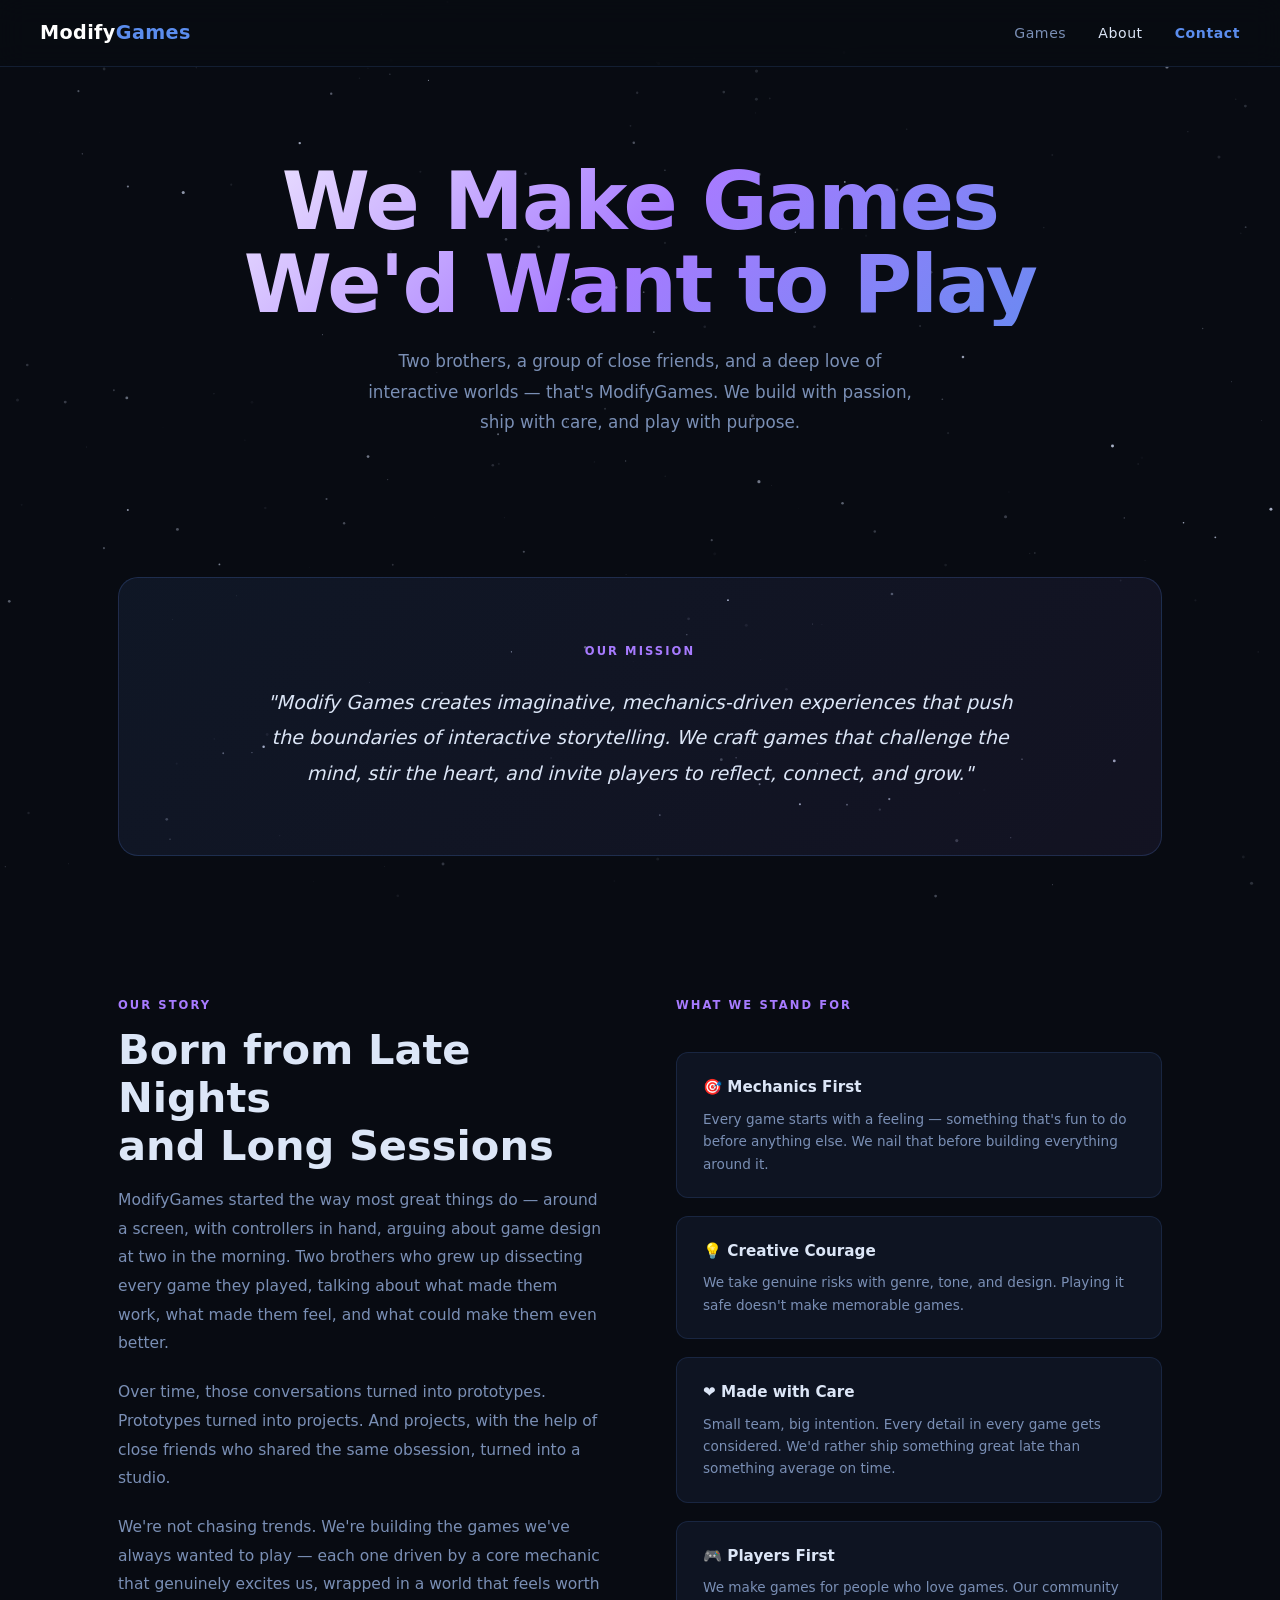
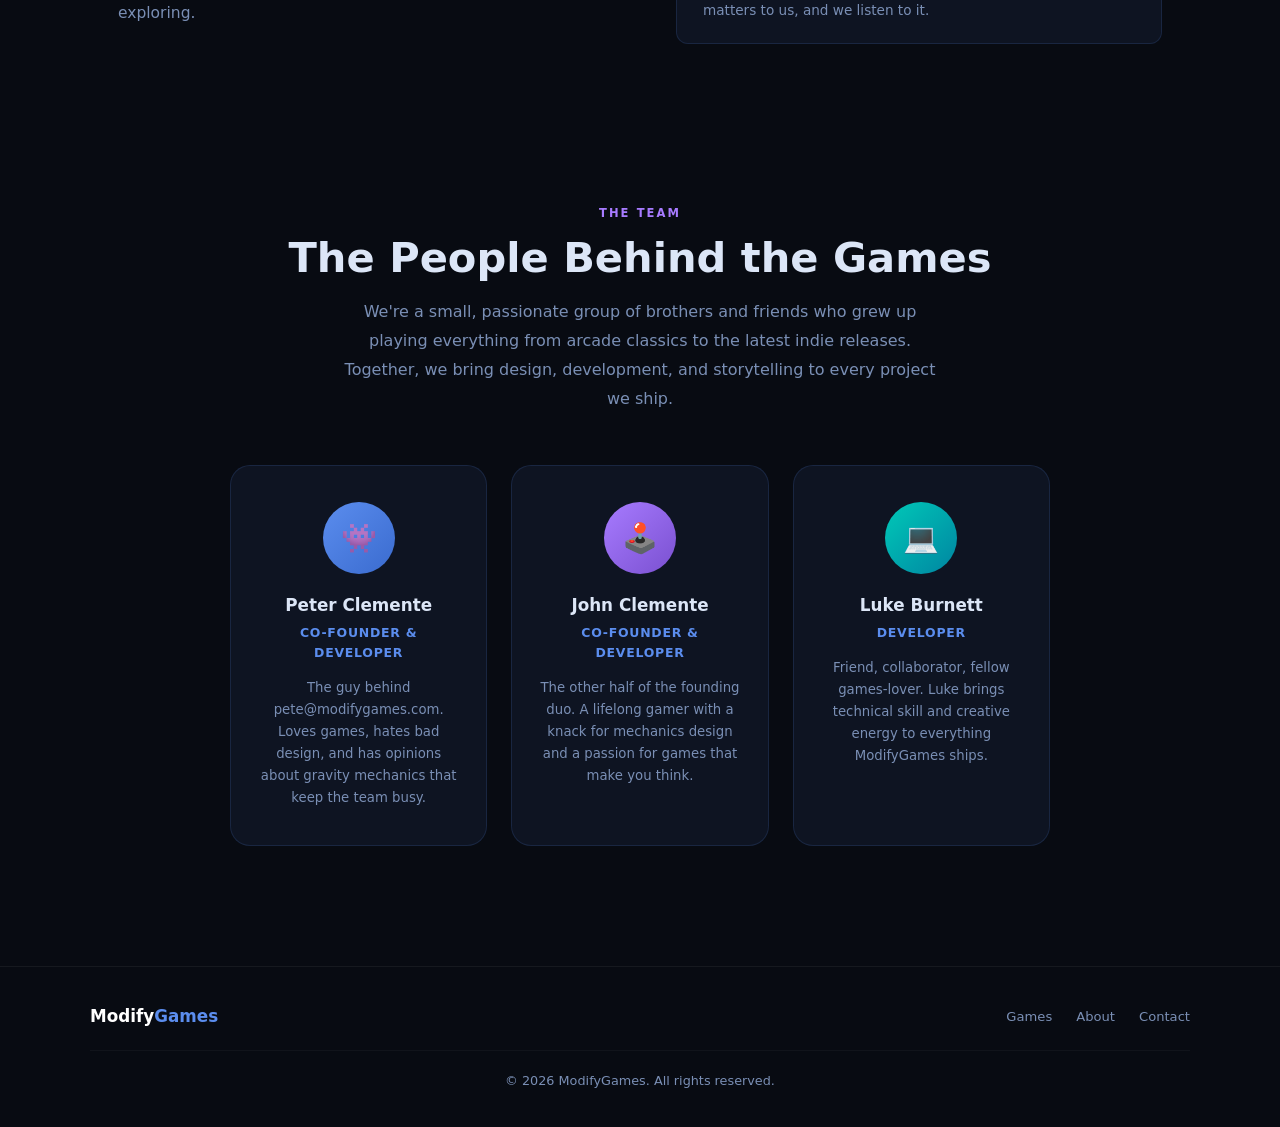
==== about.html @ cc6354c5 "Updated" ====
<!DOCTYPE html>
<html lang="en">
<head>
  <meta charset="UTF-8" />
  <meta name="viewport" content="width=device-width, initial-scale=1.0" />
  <title>About Us — ModifyGames</title>
  <link rel="stylesheet" href="css/base.css" />
  <link rel="stylesheet" href="css/about.css" />
</head>
<body>

<!-- Fixed starfield background -->
<canvas id="stars"></canvas>


<!-- ============================================================
     NAVIGATION
     ============================================================ -->
<nav>
  <div class="nav-inner">
    <a href="index.html" class="nav-logo">Modify<span>Games</span></a>

    <ul class="nav-links">
      <li><a href="index.html#games">Games</a></li>
      <li><a href="about.html" class="active">About</a></li>
      <li class="nav-highlight"><a href="contact.html">Contact</a></li>
    </ul>

    <button class="nav-hamburger" id="nav-hamburger" aria-label="Open menu" aria-expanded="false">
      <span></span>
      <span></span>
      <span></span>
    </button>
  </div>

  <div class="nav-mobile" id="nav-mobile">
    <a href="index.html#games">Games</a>
    <a href="about.html">About</a>
    <a href="contact.html">Contact</a>
  </div>
</nav>


<!-- ============================================================
     ABOUT HERO TEXT
     Edit: headline and supporting description below.
     ============================================================ -->
<section class="about-hero">
  <div class="container">

    <!-- Page headline -->
    <h1>We Make Games<br/>We'd Want to Play</h1>

    <!-- Supporting description -->
    <p>
      Two brothers, a group of close friends, and a deep love of interactive worlds —
      that's ModifyGames. We build with passion, ship with care, and play with purpose.
    </p>

  </div>
</section>


<!-- ============================================================
     MISSION TEXT
     Edit: the mission statement quote below.
     ============================================================ -->
<section class="mission-section">
  <div class="container">
    <div class="mission-card">

      <span class="section-eyebrow">Our Mission</span>

      <!-- Mission statement — edit this text -->
      <p class="mission-statement">
        "Modify Games creates imaginative, mechanics-driven experiences that push the
        boundaries of interactive storytelling. We craft games that challenge the mind,
        stir the heart, and invite players to reflect, connect, and grow."
      </p>

    </div>
  </div>
</section>


<!-- ============================================================
     STORY TEXT
     Edit: the paragraphs in .story-text and the value cards.
     ============================================================ -->
<section class="story-section">
  <div class="container">
    <div class="story-inner">

      <!-- Left column: story paragraphs -->
      <div class="story-text">
        <span class="section-eyebrow">Our Story</span>
        <h2 class="section-title">Born from Late Nights<br/>and Long Sessions</h2>

        <!-- Edit paragraph text here -->
        <p>
          ModifyGames started the way most great things do — around a screen, with
          controllers in hand, arguing about game design at two in the morning. Two brothers
          who grew up dissecting every game they played, talking about what made them work,
          what made them feel, and what could make them even better.
        </p>
        <p>
          Over time, those conversations turned into prototypes. Prototypes turned into
          projects. And projects, with the help of close friends who shared the same
          obsession, turned into a studio.
        </p>
        <p>
          We're not chasing trends. We're building the games we've always wanted to
          play — each one driven by a core mechanic that genuinely excites us, wrapped
          in a world that feels worth exploring.
        </p>
      </div>

      <!-- Right column: company values -->
      <div class="story-values">
        <span class="section-eyebrow" style="margin-bottom: 20px;">What We Stand For</span>

        <!-- Edit each value card title, icon, and description -->

        <div class="value-card">
          <h3>🎯 Mechanics First</h3>
          <p>Every game starts with a feeling — something that's fun to do before anything else. We nail that before building everything around it.</p>
        </div>

        <div class="value-card">
          <h3>💡 Creative Courage</h3>
          <p>We take genuine risks with genre, tone, and design. Playing it safe doesn't make memorable games.</p>
        </div>

        <div class="value-card">
          <h3>❤️ Made with Care</h3>
          <p>Small team, big intention. Every detail in every game gets considered. We'd rather ship something great late than something average on time.</p>
        </div>

        <div class="value-card">
          <h3>🎮 Players First</h3>
          <p>We make games for people who love games. Our community matters to us, and we listen to it.</p>
        </div>

      </div>

    </div>
  </div>
</section>


<!-- ============================================================
     TEAM MEMBERS
     Edit: names, roles, bios, and avatar emojis for each card.
     To add a team member: copy a .team-card block and paste it.
     To remove one: delete the entire .team-card block.
     ============================================================ -->
<section class="team-section">
  <div class="container">

    <div class="text-center">
      <span class="section-eyebrow">The Team</span>
      <h2 class="section-title">The People Behind the Games</h2>
    </div>

    <!-- Supporting intro text -->
    <p class="team-intro">
      We're a small, passionate group of brothers and friends who grew up playing
      everything from arcade classics to the latest indie releases. Together, we bring
      design, development, and storytelling to every project we ship.
    </p>

    <div class="team-grid">

      <!-- ── TEAM MEMBER 1 ── Edit name, role, bio, emoji -->
      <div class="team-card">
        <div class="team-avatar team-avatar--1">👾</div>
        <p class="team-name">Peter Clemente</p>
        <p class="team-role">Co-founder &amp; Developer</p>
        <p class="team-bio">
          The guy behind pete@modifygames.com. Loves games, hates bad design,
          and has opinions about gravity mechanics that keep the team busy.
        </p>
      </div>

      <!-- ── TEAM MEMBER 2 ── Edit name, role, bio, emoji -->
      <div class="team-card">
        <div class="team-avatar team-avatar--2">🕹️</div>
        <p class="team-name">John Clemente</p>
        <p class="team-role">Co-founder &amp; Developer</p>
        <p class="team-bio">
          The other half of the founding duo. A lifelong gamer with a knack
          for mechanics design and a passion for games that make you think.
        </p>
      </div>

      <!-- ── TEAM MEMBER 3 ── Edit name, role, bio, emoji -->
      <div class="team-card">
        <div class="team-avatar team-avatar--3">💻</div>
        <p class="team-name">Luke Burnett</p>
        <p class="team-role">Developer</p>
        <p class="team-bio">
          Friend, collaborator, fellow games-lover. Luke brings technical skill
          and creative energy to everything ModifyGames ships.
        </p>
      </div>

    </div><!-- /team-grid -->
  </div>
</section>


<!-- ============================================================
     FOOTER
     ============================================================ -->
<footer>
  <div class="footer-inner">
    <a href="index.html" class="footer-logo">Modify<span>Games</span></a>
    <ul class="footer-links">
      <li><a href="index.html#games">Games</a></li>
      <li><a href="about.html">About</a></li>
      <li><a href="contact.html">Contact</a></li>
    </ul>
    <p class="footer-copy">&copy; 2026 ModifyGames. All rights reserved.</p>
  </div>
</footer>


<script src="js/stars.js"></script>
<script src="js/nav.js"></script>
</body>
</html>
---- css/base.css ----
/* ================================================================
   BASE STYLES — ModifyGames Website
   Shared variables, reset, layout helpers, nav, footer, buttons.
   ================================================================ */


/* ════════════════════════════════════════════════════════════════
   VARIABLES — Edit colors and spacing here
   ════════════════════════════════════════════════════════════════ */

:root {
  /* Brand colors */
  --bg:        #080b12;      /* Page background */
  --surface:   #0e1422;      /* Card backgrounds */
  --surface2:  #131929;      /* Inset card backgrounds */
  --border:    rgba(91, 141, 238, 0.15);
  --accent:    #5b8dee;      /* Primary blue */
  --accent2:   #a77bff;      /* Secondary purple */
  --text:      #dce6f7;      /* Main text */
  --muted:     #7a8fb5;      /* Secondary text */
  --steam:     #1b9ce3;      /* Steam button blue */

  /* Layout */
  --max-width: 1100px;
  --radius:    12px;
  --radius-lg: 20px;
}


/* ════════════════════════════════════════════════════════════════
   RESET
   ════════════════════════════════════════════════════════════════ */

*, *::before, *::after {
  box-sizing: border-box;
  margin: 0;
  padding: 0;
}

html { scroll-behavior: smooth; }

body {
  font-family: 'Segoe UI', system-ui, sans-serif;
  background: var(--bg);
  color: var(--text);
  overflow-x: hidden;
  line-height: 1.6;
}

img { display: block; max-width: 100%; }
a   { color: inherit; }


/* ════════════════════════════════════════════════════════════════
   LAYOUT HELPERS
   ════════════════════════════════════════════════════════════════ */

.container {
  width: 100%;
  max-width: var(--max-width);
  margin: 0 auto;
  padding: 0 28px;
}


/* ════════════════════════════════════════════════════════════════
   STAR CANVAS — Fixed background starfield (driven by js/stars.js)
   ════════════════════════════════════════════════════════════════ */

#stars {
  position: fixed;
  inset: 0;
  z-index: 0;
  pointer-events: none;
}


/* ════════════════════════════════════════════════════════════════
   SHARED BUTTONS
   ════════════════════════════════════════════════════════════════ */

.btn-steam {
  display: inline-flex;
  align-items: center;
  gap: 10px;
  background: var(--steam);
  color: #fff;
  font-size: 0.93rem;
  font-weight: 700;
  padding: 13px 28px;
  border-radius: var(--radius);
  text-decoration: none;
  border: none;
  cursor: pointer;
  transition: transform 0.2s, box-shadow 0.2s, background 0.2s;
  box-shadow: 0 0 28px rgba(27, 156, 227, 0.35);
}

.btn-steam:hover {
  background: #2ab0ff;
  transform: translateY(-3px);
  box-shadow: 0 0 44px rgba(27, 156, 227, 0.55);
}

.btn-secondary {
  display: inline-flex;
  align-items: center;
  gap: 8px;
  background: transparent;
  color: var(--text);
  font-size: 0.93rem;
  font-weight: 600;
  padding: 13px 26px;
  border-radius: var(--radius);
  text-decoration: none;
  border: 1px solid rgba(255, 255, 255, 0.15);
  cursor: pointer;
  transition: border-color 0.2s, background 0.2s;
}

.btn-secondary:hover {
  border-color: rgba(255, 255, 255, 0.35);
  background: rgba(255, 255, 255, 0.05);
}

/* Steam SVG icon used inside buttons */
.steam-icon {
  width: 20px;
  height: 20px;
  fill: #fff;
  flex-shrink: 0;
}


/* ════════════════════════════════════════════════════════════════
   NAVIGATION
   ════════════════════════════════════════════════════════════════ */

nav {
  position: fixed;
  top: 0; left: 0; right: 0;
  z-index: 100;
  background: rgba(8, 11, 18, 0.82);
  backdrop-filter: blur(14px);
  border-bottom: 1px solid var(--border);
}

.nav-inner {
  display: flex;
  align-items: center;
  justify-content: space-between;
  height: 66px;
  padding: 0 40px;
}

.nav-logo {
  font-size: 1.2rem;
  font-weight: 800;
  letter-spacing: 0.02em;
  color: #fff;
  text-decoration: none;
}

.nav-logo span { color: var(--accent); }

.nav-links {
  display: flex;
  gap: 32px;
  list-style: none;
  align-items: center;
}

.nav-links a {
  color: var(--muted);
  text-decoration: none;
  font-size: 0.88rem;
  letter-spacing: 0.04em;
  transition: color 0.2s;
}

.nav-links a:hover,
.nav-links a.active { color: var(--text); }

/* Highlighted nav link (e.g. "Contact") */
.nav-links .nav-highlight a {
  color: var(--accent);
  font-weight: 600;
}

/* Hamburger button (mobile only) */
.nav-hamburger {
  display: none;
  flex-direction: column;
  gap: 5px;
  cursor: pointer;
  background: none;
  border: none;
  padding: 4px;
}

.nav-hamburger span {
  display: block;
  width: 24px;
  height: 2px;
  background: var(--text);
  border-radius: 2px;
  transition: transform 0.25s, opacity 0.25s;
}

/* Hamburger → X animation */
.nav-hamburger.open span:nth-child(1) { transform: translateY(7px) rotate(45deg); }
.nav-hamburger.open span:nth-child(2) { opacity: 0; }
.nav-hamburger.open span:nth-child(3) { transform: translateY(-7px) rotate(-45deg); }

/* Mobile slide-down menu */
.nav-mobile {
  display: none;
  flex-direction: column;
  border-top: 1px solid var(--border);
  background: rgba(8, 11, 18, 0.97);
}

.nav-mobile.open { display: flex; }

.nav-mobile a {
  display: block;
  padding: 16px 40px;
  color: var(--muted);
  text-decoration: none;
  font-size: 0.95rem;
  border-bottom: 1px solid rgba(255, 255, 255, 0.04);
  transition: color 0.2s, background 0.2s;
}

.nav-mobile a:hover {
  color: var(--text);
  background: rgba(255, 255, 255, 0.03);
}


/* ════════════════════════════════════════════════════════════════
   SHARED SECTION TYPOGRAPHY
   ════════════════════════════════════════════════════════════════ */

.section-eyebrow {
  display: block;
  font-size: 0.72rem;
  font-weight: 700;
  letter-spacing: 0.18em;
  text-transform: uppercase;
  color: var(--accent2);
  margin-bottom: 12px;
}

.section-title {
  font-size: clamp(1.8rem, 4vw, 2.6rem);
  font-weight: 800;
  line-height: 1.15;
  margin-bottom: 16px;
}

.section-subtitle {
  font-size: 1rem;
  color: var(--muted);
  max-width: 580px;
  line-height: 1.75;
}

/* Center all section text */
.text-center { text-align: center; }
.text-center .section-subtitle { margin: 0 auto; }


/* ════════════════════════════════════════════════════════════════
   FOOTER
   ════════════════════════════════════════════════════════════════ */

footer {
  position: relative;
  z-index: 1;
  border-top: 1px solid rgba(255, 255, 255, 0.06);
  padding: 36px 40px;
}

.footer-inner {
  max-width: var(--max-width);
  margin: 0 auto;
  display: flex;
  align-items: center;
  justify-content: space-between;
  flex-wrap: wrap;
  gap: 16px;
}

.footer-logo {
  font-size: 1.05rem;
  font-weight: 800;
  color: #fff;
  text-decoration: none;
}

.footer-logo span { color: var(--accent); }

.footer-links {
  display: flex;
  gap: 24px;
  list-style: none;
}

.footer-links a {
  font-size: 0.82rem;
  color: var(--muted);
  text-decoration: none;
  transition: color 0.2s;
}

.footer-links a:hover { color: var(--text); }

.footer-copy {
  width: 100%;
  text-align: center;
  font-size: 0.8rem;
  color: var(--muted);
  padding-top: 20px;
  margin-top: 4px;
  border-top: 1px solid rgba(255, 255, 255, 0.04);
}


/* ════════════════════════════════════════════════════════════════
   RESPONSIVE BREAKPOINTS
   ════════════════════════════════════════════════════════════════ */

@media (max-width: 768px) {
  .nav-inner      { padding: 0 24px; }
  .nav-links      { display: none; }
  .nav-hamburger  { display: flex; }
  footer          { padding: 28px 24px; }
  .footer-inner   { flex-direction: column; align-items: flex-start; gap: 20px; }
  .footer-copy    { text-align: left; }
}
---- css/about.css ----
/* ================================================================
   ABOUT PAGE STYLES — about.html
   ================================================================ */


/* ════════════════════════════════════════════════════════════════
   PAGE HERO
   Edit text in about.html inside <!-- ABOUT HERO TEXT -->
   ════════════════════════════════════════════════════════════════ */

.about-hero {
  position: relative;
  z-index: 1;
  padding: 160px 0 80px;
  text-align: center;
}

.about-hero h1 {
  font-size: clamp(2.4rem, 7vw, 5rem);
  font-weight: 900;
  line-height: 1.04;
  letter-spacing: -0.022em;
  background: linear-gradient(135deg, #ffffff 0%, var(--accent2) 50%, var(--accent) 100%);
  -webkit-background-clip: text;
  -webkit-text-fill-color: transparent;
  background-clip: text;
  margin-bottom: 20px;
}

.about-hero p {
  max-width: 560px;
  margin: 0 auto;
  font-size: 1.05rem;
  line-height: 1.8;
  color: var(--muted);
}


/* ════════════════════════════════════════════════════════════════
   MISSION SECTION
   Edit text in about.html inside <!-- MISSION TEXT -->
   ════════════════════════════════════════════════════════════════ */

.mission-section {
  position: relative;
  z-index: 1;
  padding: 60px 0;
}

.mission-card {
  background: linear-gradient(135deg, rgba(91, 141, 238, 0.09), rgba(167, 123, 255, 0.07));
  border: 1px solid rgba(91, 141, 238, 0.2);
  border-radius: var(--radius-lg);
  padding: 64px;
  text-align: center;
}

.mission-card .section-eyebrow {
  text-align: center;
  margin-bottom: 24px;
}

.mission-statement {
  font-size: clamp(1rem, 2.2vw, 1.2rem);
  line-height: 1.85;
  color: var(--text);
  max-width: 760px;
  margin: 0 auto;
  font-style: italic;
}


/* ════════════════════════════════════════════════════════════════
   OUR STORY SECTION
   Edit text in about.html inside <!-- STORY TEXT -->
   ════════════════════════════════════════════════════════════════ */

.story-section {
  position: relative;
  z-index: 1;
  padding: 80px 0;
}

.story-inner {
  display: grid;
  grid-template-columns: 1fr 1fr;
  gap: 72px;
  align-items: start;
}

.story-text p {
  font-size: 0.97rem;
  line-height: 1.85;
  color: var(--muted);
  margin-bottom: 20px;
}

.story-text p:last-child { margin-bottom: 0; }

/* Values cards on the right column */
.story-values {
  display: flex;
  flex-direction: column;
  gap: 18px;
}

.value-card {
  background: var(--surface);
  border: 1px solid var(--border);
  border-radius: var(--radius);
  padding: 22px 26px;
  transition: border-color 0.3s, transform 0.2s;
}

.value-card:hover {
  border-color: rgba(91, 141, 238, 0.35);
  transform: translateX(4px);
}

.value-card h3 {
  font-size: 0.95rem;
  font-weight: 700;
  margin-bottom: 8px;
  display: flex;
  align-items: center;
  gap: 10px;
}

.value-card p {
  font-size: 0.85rem;
  line-height: 1.65;
  color: var(--muted);
}


/* ════════════════════════════════════════════════════════════════
   TEAM SECTION
   Edit team members in about.html inside <!-- TEAM MEMBERS -->
   ════════════════════════════════════════════════════════════════ */

.team-section {
  position: relative;
  z-index: 1;
  padding: 80px 0 120px;
}

.team-intro {
  font-size: 1rem;
  color: var(--muted);
  line-height: 1.8;
  max-width: 600px;
  margin: 16px auto 52px;
  text-align: center;
}

.team-grid {
  display: grid;
  grid-template-columns: repeat(auto-fit, minmax(220px, 1fr));
  gap: 24px;
  max-width: 820px;
  margin: 0 auto;
}

.team-card {
  background: var(--surface);
  border: 1px solid var(--border);
  border-radius: var(--radius-lg);
  padding: 36px 24px;
  text-align: center;
  transition: border-color 0.3s, transform 0.3s;
}

.team-card:hover {
  border-color: rgba(91, 141, 238, 0.35);
  transform: translateY(-4px);
}

/* Avatar circle */
.team-avatar {
  width: 72px;
  height: 72px;
  border-radius: 50%;
  display: flex;
  align-items: center;
  justify-content: center;
  font-size: 1.8rem;
  margin: 0 auto 18px;
}

/* Different gradient per card */
.team-avatar--1 { background: linear-gradient(135deg, var(--accent), #3a6bcf); }
.team-avatar--2 { background: linear-gradient(135deg, var(--accent2), #7a50d0); }
.team-avatar--3 { background: linear-gradient(135deg, #00c9b8, #0085a1); }

.team-name {
  font-size: 1.05rem;
  font-weight: 700;
  margin-bottom: 4px;
}

.team-role {
  font-size: 0.78rem;
  color: var(--accent);
  font-weight: 600;
  letter-spacing: 0.06em;
  text-transform: uppercase;
  margin-bottom: 14px;
}

.team-bio {
  font-size: 0.83rem;
  color: var(--muted);
  line-height: 1.65;
}


/* ════════════════════════════════════════════════════════════════
   RESPONSIVE BREAKPOINTS
   ════════════════════════════════════════════════════════════════ */

@media (max-width: 768px) {
  .mission-card { padding: 40px 28px; }
  .story-inner  { grid-template-columns: 1fr; gap: 40px; }
}
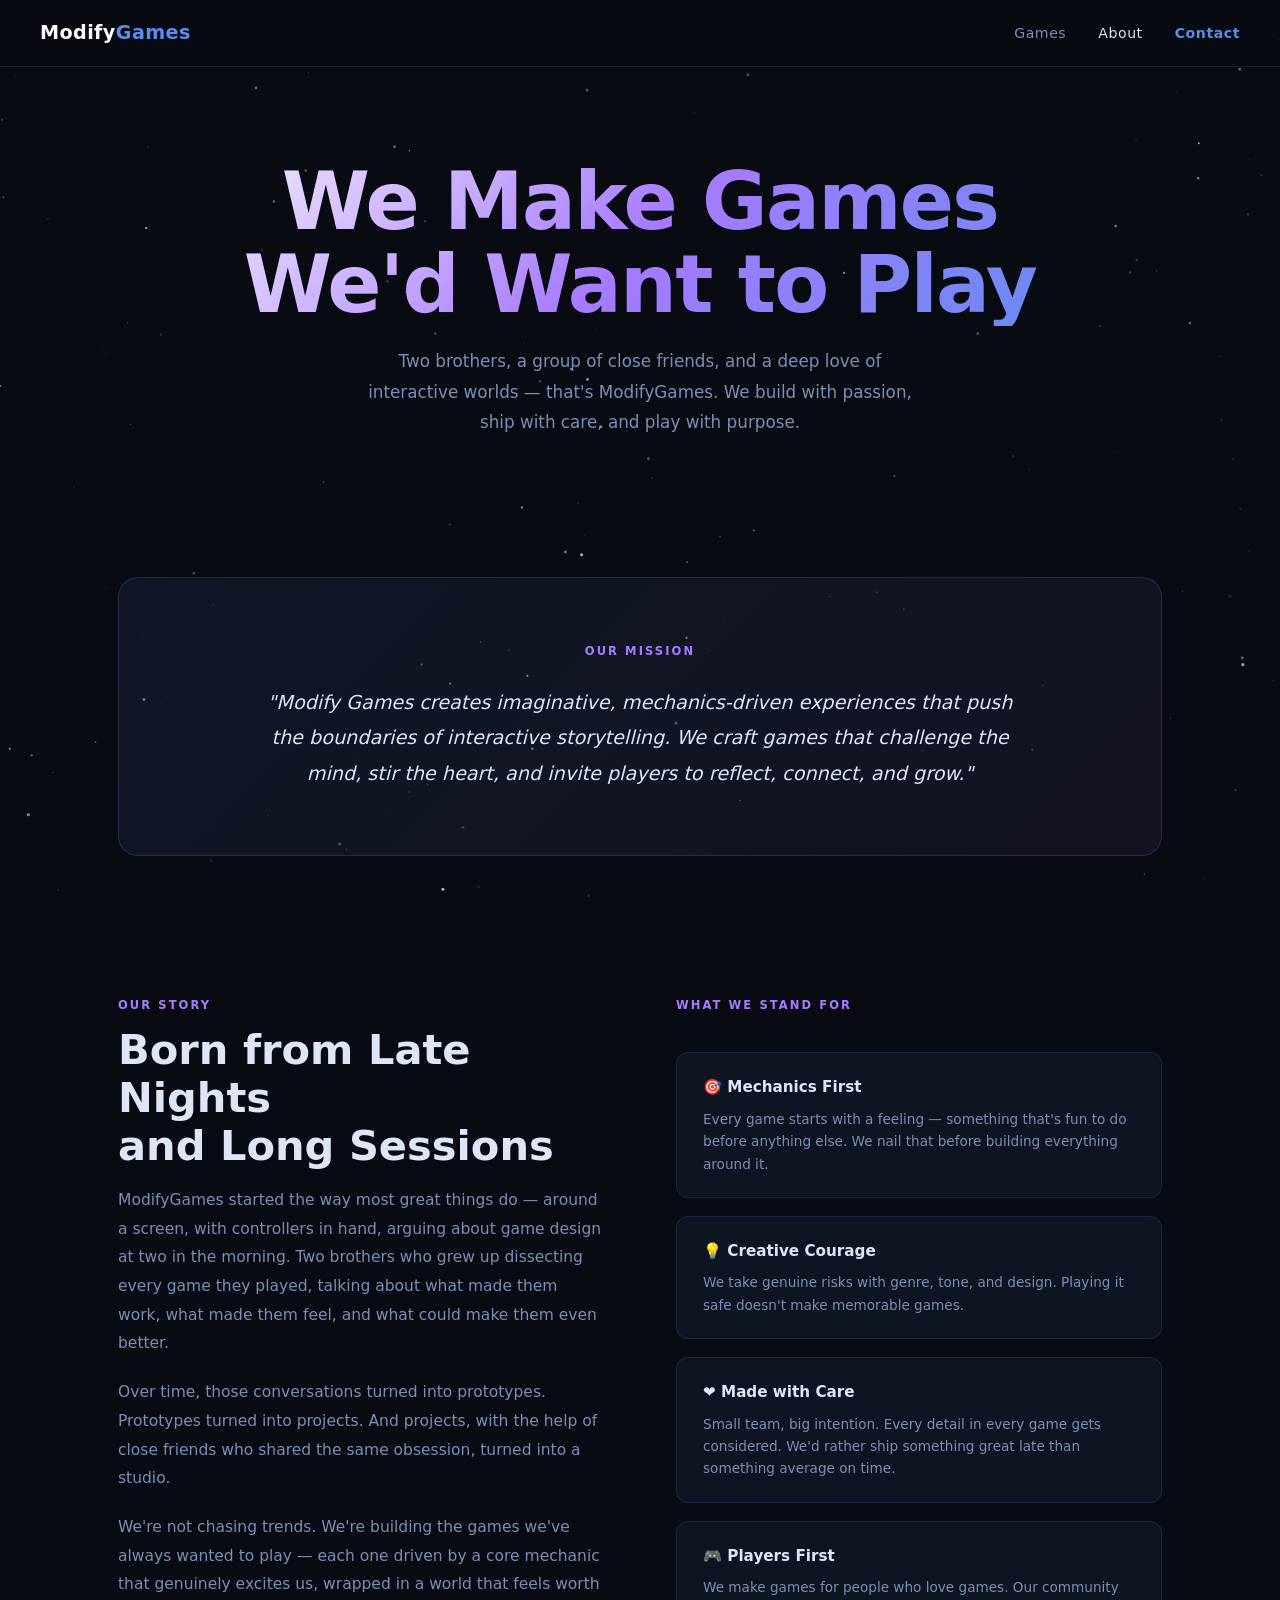
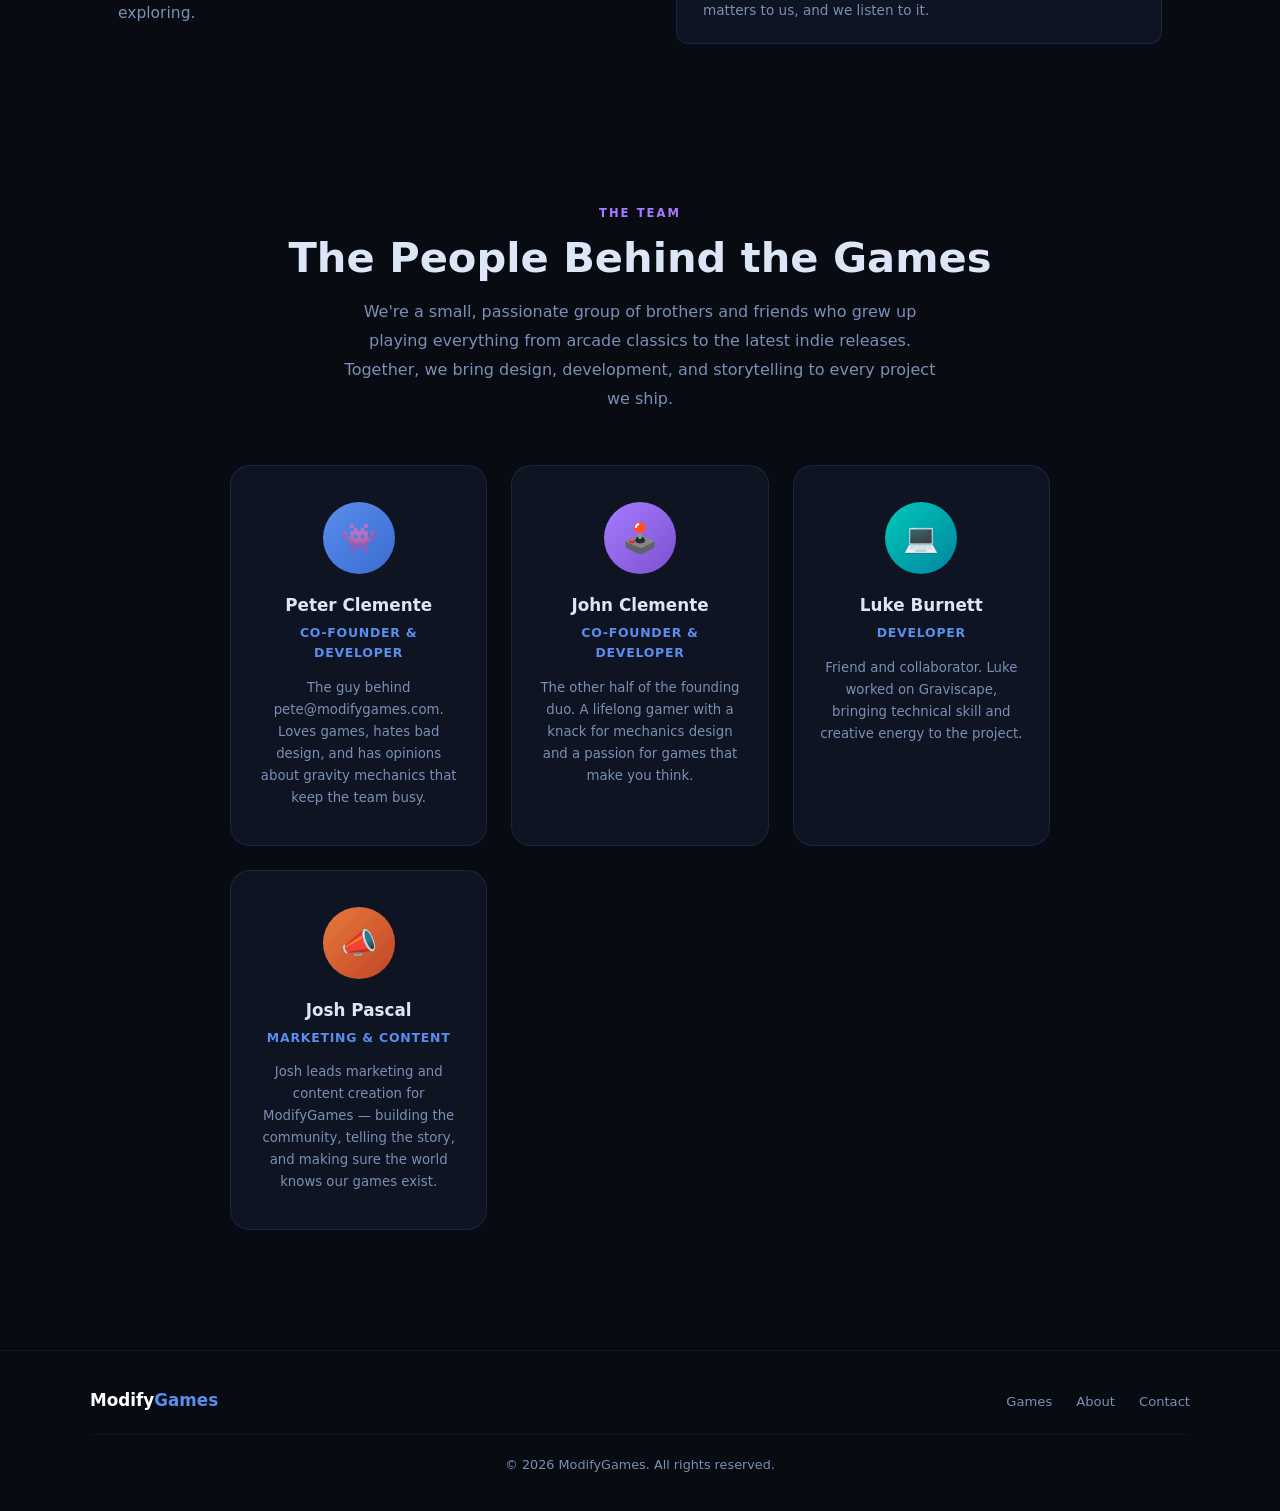
==== commit f3bb442f: "Added josh and removed gradient from title" ====
--- a/about.html
+++ b/about.html
@@ -199,8 +199,20 @@
         <p class="team-name">Luke Burnett</p>
         <p class="team-role">Developer</p>
         <p class="team-bio">
-          Friend, collaborator, fellow games-lover. Luke brings technical skill
-          and creative energy to everything ModifyGames ships.
+          Friend and collaborator. Luke worked on Graviscape, bringing technical
+          skill and creative energy to the project.
+        </p>
+      </div>
+
+      <!-- ── TEAM MEMBER 4 ── Edit name, role, bio, emoji -->
+      <div class="team-card">
+        <div class="team-avatar team-avatar--4">📣</div>
+        <p class="team-name">Josh Pascal</p>
+        <p class="team-role">Marketing &amp; Content</p>
+        <p class="team-bio">
+          Josh leads marketing and content creation for ModifyGames — building
+          the community, telling the story, and making sure the world knows
+          our games exist.
         </p>
       </div>
 
--- a/css/about.css
+++ b/css/about.css
@@ -191,6 +191,7 @@
 .team-avatar--1 { background: linear-gradient(135deg, var(--accent), #3a6bcf); }
 .team-avatar--2 { background: linear-gradient(135deg, var(--accent2), #7a50d0); }
 .team-avatar--3 { background: linear-gradient(135deg, #00c9b8, #0085a1); }
+.team-avatar--4 { background: linear-gradient(135deg, #e87a3a, #c0452a); }
 
 .team-name {
   font-size: 1.05rem;
